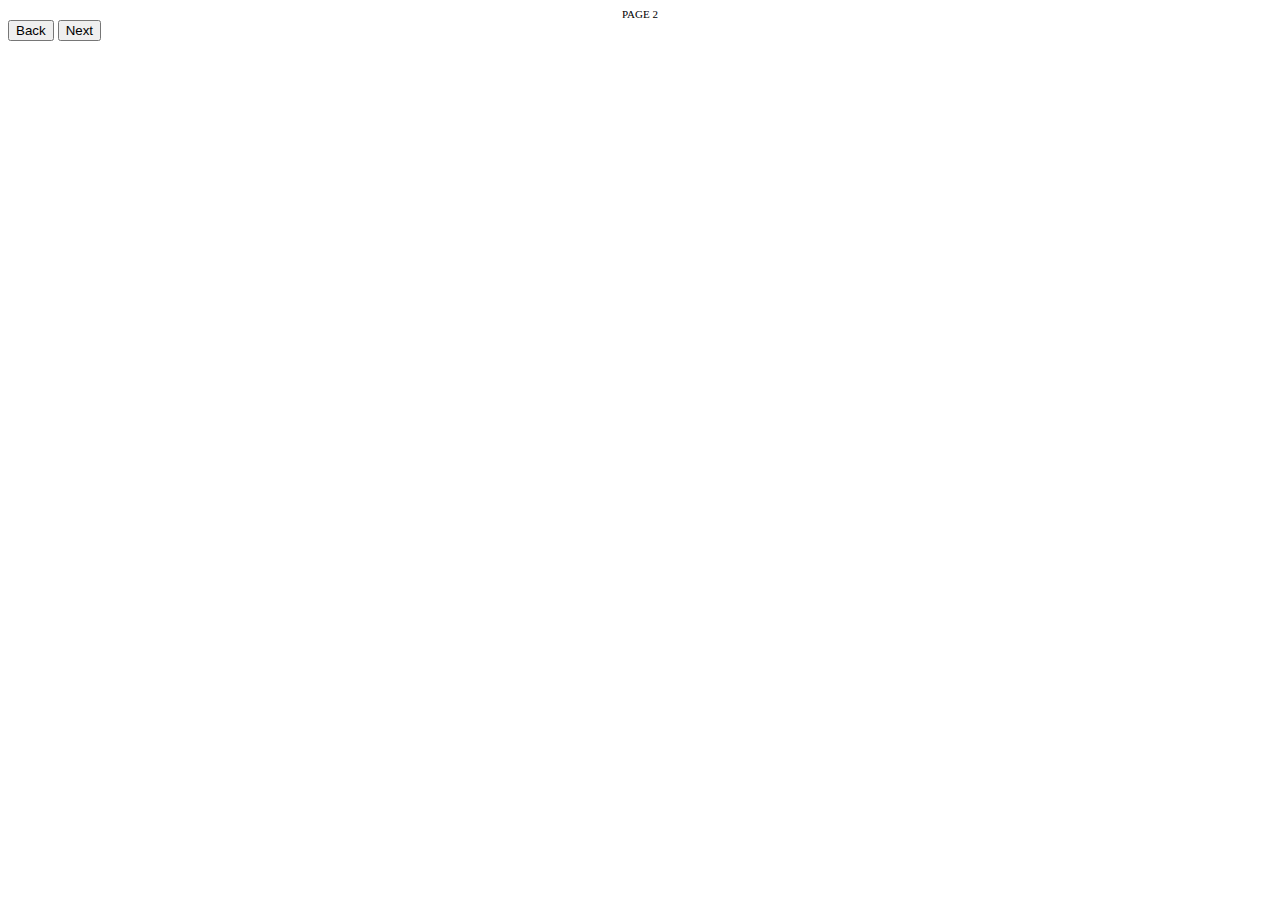
==== another_html/index2.html @ ac4c8967 "'secondCommit'" ====
<!doctype html>
<html lang="en">
<head>
    <meta charset="UTF-8">
    <meta name="viewport"
          content="width=device-width, user-scalable=no, initial-scale=1.0, maximum-scale=1.0, minimum-scale=1.0">
    <meta http-equiv="X-UA-Compatible" content="ie=edge">
    <link rel="stylesheet" type="text/css" href="../style.css">
    <title>Page2</title>
</head>
<body>

<div class="page_two" id="page_id"> PAGE 2</div>
<button id="back">Back</button>
<button id="next">Next</button>
<script src="../script.js"></script>
</body>
</html>
---- style.css ----
#page_id {
    display: flex;
    flex-direction: column;
    font-family: "Calibri";
    font-size: 11px;
    align-items: center;

}

header {

}

/*   PAGE 1   */
.page_one a{
    text-decoration: none;
}
/*  HEADER */
.pageOne-header {
    display: flex;
    flex-direction: row;
    justify-content: space-between;
    align-items: center;
    background-color: #323232;
    color: #FFFFFF;
    height: 35px;
    width: 100%;
}

.pageOne-header_label {
    font-size: 20px;
    font-weight: bold;
    margin: 0 20px;
}

.pageOne-header_info {
    display: flex;
    flex-direction: column;
    flex-basis: 60%;
    text-align: left;
    margin: 0 20px;
}
.pageOne-header_client-info1 {
    padding-left: 5px;
}
.pageOne-header_client-info2 {
    display: flex;
    flex-direction: row;
}

.pageOne-header_info-item {
    margin-left: 5px;
    background-color: #545454;
    color: #898989;
}

.pageOne-header_info-item-age {
    background-color: #323232;
}
.pageOne-header_call-panel {
    margin: 0 20px;
}
.pageOne-header_timer {
    color: #898989
}
/*  MAIN  */
main {
    display: flex;
    flex-direction: column;
    /*background-color: #898989;*/
    width: 80%;
    padding: 5px;
}
.pageOne-main_navigation {
    border-bottom: 1px solid #F6F7F9;
}
.pageOne-main_navigation-list {
    display: flex;
    flex-direction: row;
    list-style: none;
    margin: 0;
    padding: 0;
}
.pageOne-main_navigation-list li {
    font-weight: bold;
    color: #e1e1e2;
    margin-right: 10px;
    padding-bottom: 2px;
}
.pageOne-main_navigation-list li.active-list {
    color: #000000;
    border-bottom: 2px solid #FADD56;
}
.pageOne-main {
    display: flex;
    flex-direction: row;
}
.pageOne-main_content {
    flex-basis: 85%;
    display: flex;
    flex-direction: column;
}
.pageOne-main_sp {
    padding: 10px 30px;
    margin-bottom: 5px;
    border-radius: 15px;
    background-color: #F6F7F9;
    align-self: flex-start;
}
.pageOne-main_sidebar-list {
    list-style: none;
    padding-left: 10px;
}
.pageOne-main_sidebar-list li:first-child:after {
    /*content: '';
    height: 5px;
    width: 5px;*/
    background-color: #FADD56;
}
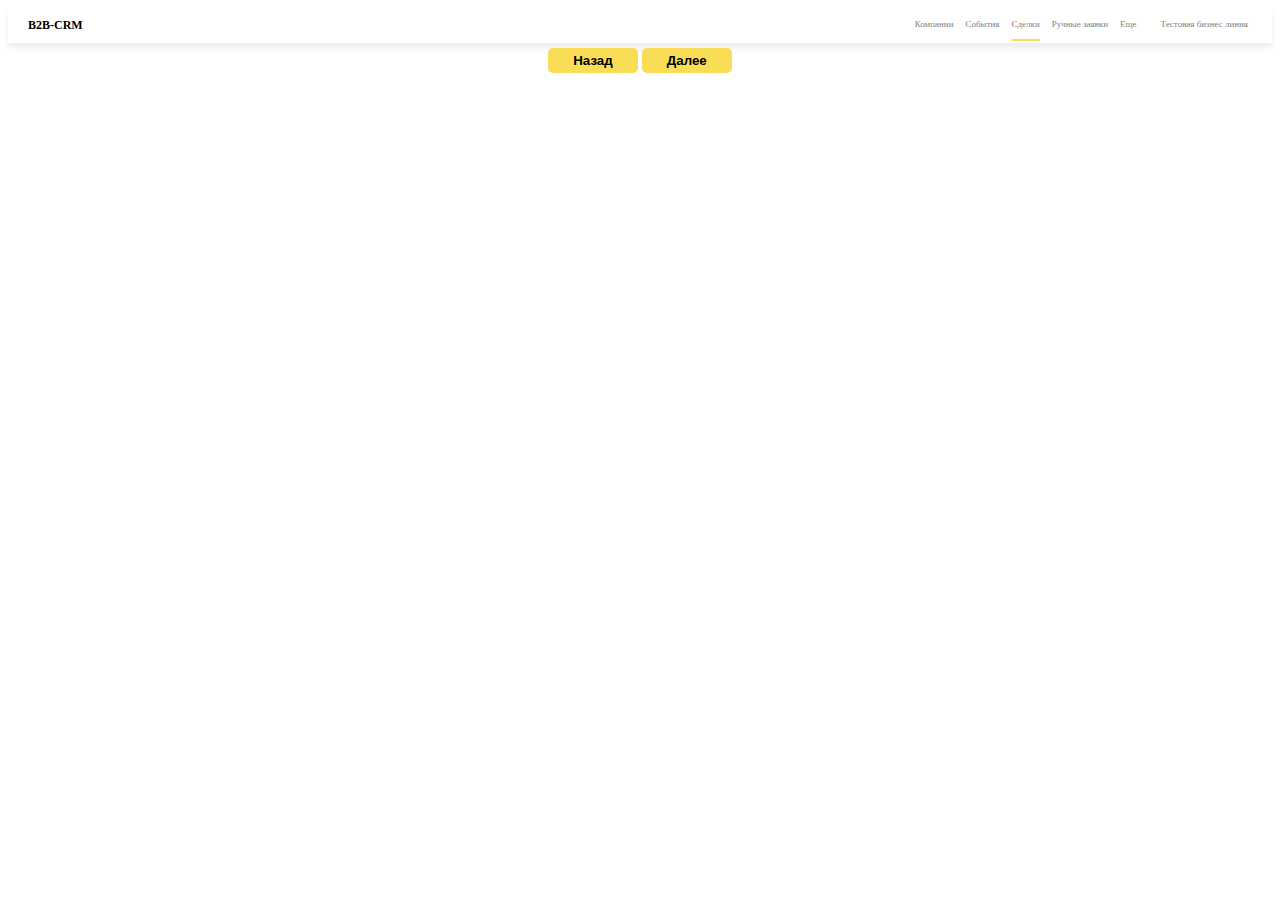
==== commit fb0acda7: "thirdCommit" ====
--- a/another_html/index2.html
+++ b/another_html/index2.html
@@ -6,13 +6,32 @@
           content="width=device-width, user-scalable=no, initial-scale=1.0, maximum-scale=1.0, minimum-scale=1.0">
     <meta http-equiv="X-UA-Compatible" content="ie=edge">
     <link rel="stylesheet" type="text/css" href="../style.css">
-    <title>Page2</title>
+    <link rel='stylesheet' href='https://cdn-uicons.flaticon.com/2.4.2/uicons-bold-rounded/css/uicons-bold-rounded.css'>
+    <title>Интерфейс 2</title>
 </head>
 <body>
 
-<div class="page_two" id="page_id"> PAGE 2</div>
-<button id="back">Back</button>
-<button id="next">Next</button>
+<div class="page_two" id="page_id">
+    <header class="pageTwo-header">
+        <div class="pageTwo-header_label">B2B-CRM</div>
+        <nav class="pageTwo-header_navigation">
+            <ul class="pageTwo-header_navigation-list">
+                <li>Компании</li>
+                <li>События</li>
+                <li class="active-list">Сделки</li>
+                <li>Ручные заявки</li>
+                <li>Еще</li>
+                <li> <i class="fi fi-br-angle-down"></i></li>
+                <li>Тестовая бизнес линия</li>
+                <li><i class="fi fi-br-apps"></i></li>
+            </ul>
+        </nav>
+    </header>
+</div>
+<div class="page-buttons_panel">
+    <button class="page-buttons" id="back">Назад</button>
+    <button class="page-buttons" id="next">Далее</button>
+</div>
 <script src="../script.js"></script>
 </body>
 </html>--- a/style.css
+++ b/style.css
@@ -4,11 +4,21 @@
     font-family: "Calibri";
     font-size: 11px;
     align-items: center;
-
-}
-
-header {
-
+}
+.page-buttons_panel {
+    text-align: center;
+    margin-top: 5px;
+}
+.page-buttons {
+    background-color: #FADD56;
+    border: none;
+    border-radius: 5px;
+    padding: 5px 25px;
+    font-weight: bold;
+ }
+.page-buttons:hover {
+    cursor: pointer;
+    opacity: .8;
 }
 
 /*   PAGE 1   */
@@ -26,13 +36,11 @@
     height: 35px;
     width: 100%;
 }
-
 .pageOne-header_label {
     font-size: 20px;
     font-weight: bold;
     margin: 0 20px;
 }
-
 .pageOne-header_info {
     display: flex;
     flex-direction: column;
@@ -47,27 +55,29 @@
     display: flex;
     flex-direction: row;
 }
-
 .pageOne-header_info-item {
     margin-left: 5px;
     background-color: #545454;
     color: #898989;
 }
-
 .pageOne-header_info-item-age {
     background-color: #323232;
 }
 .pageOne-header_call-panel {
-    margin: 0 20px;
+    margin: 20px 50px;
+    display: flex;
+    flex-direction: row;
+}
+.pageOne-header_call-item {
+    margin-right: 20px;
 }
 .pageOne-header_timer {
     color: #898989
 }
 /*  MAIN  */
-main {
-    display: flex;
-    flex-direction: column;
-    /*background-color: #898989;*/
+.pageOne-main {
+    display: flex;
+    flex-direction: column;
     width: 80%;
     padding: 5px;
 }
@@ -91,29 +101,123 @@
     color: #000000;
     border-bottom: 2px solid #FADD56;
 }
-.pageOne-main {
-    display: flex;
-    flex-direction: row;
+.pageOne-main_content-center {
+    display: flex;
+    flex-direction: row;
+    justify-content: space-between;
 }
 .pageOne-main_content {
-    flex-basis: 85%;
+    flex-basis: 67%;
     display: flex;
     flex-direction: column;
 }
 .pageOne-main_sp {
-    padding: 10px 30px;
+    display: flex;
+    flex-direction: row;
+    align-items: center;
+    justify-content: space-between;
     margin-bottom: 5px;
     border-radius: 15px;
     background-color: #F6F7F9;
     align-self: flex-start;
 }
+.pageOne-main_sp-item {
+    padding: 10px 0 10px 15px;
+}
+.mark {
+    background-color: #F9F1CA;
+}
+.pageOne-main_help-item {
+    padding-bottom: 5px;
+}
+.pageOne-main_burger {
+    display: flex;
+    flex-direction: column;
+}
+.pageOne-main_burger-item {
+    display: flex;
+    flex-direction: row;
+    justify-content: space-between;
+    border: 1px solid #F6F7F9;
+    border-radius: 3px;
+    padding: 10px;
+}
+.pageOne-main_button {
+    font-size: 10px;
+}
+.pageOne-main_button:hover {
+    cursor: auto;
+    opacity: 1;
+}
+.pageOne-main_sidebar {
+    padding-left: 10px;
+    border-left: 1px solid #F6F7F9;
+    flex-basis: 30%;
+}
 .pageOne-main_sidebar-list {
+    padding-left: 10px;
+}
+.pageOne-main_sidebar-list li::marker {
+    color: #FFFFFF;
+}
+#mark-list-item::marker {
+    color: #FADD56;
+}
+
+
+/*  Page 2  */
+#page_id.page_two {
+    font-size: 9px;
+}
+.pageTwo-header {
+    display: flex;
+    flex-direction: row;
+    justify-content: space-between;
+    align-items: center;
+    height: 35px;
+    width: 100%;
+    box-shadow: 0 5px 5px rgba(164, 164, 164, 0.2);;
+}
+.pageTwo-header_label {
+    font-weight: bold;
+    font-size: 12px;
+    margin: 0 20px;
+}
+.pageTwo-header_navigation-list {
     list-style: none;
-    padding-left: 10px;
-}
-.pageOne-main_sidebar-list li:first-child:after {
-    /*content: '';
-    height: 5px;
-    width: 5px;*/
-    background-color: #FADD56;
-}
+    display: flex;
+    flex-direction: row;
+    margin-bottom: 0;
+}
+.pageTwo-header_navigation-list li {
+    color: grey;
+    margin-right: 12px;
+    padding-bottom: 10px;
+}
+.pageTwo-header_navigation-list li.active-list{
+    border-bottom: 2px solid #FADD56;
+}
+
+
+
+
+
+
+
+
+
+
+
+
+
+
+
+
+
+
+
+
+
+
+
+
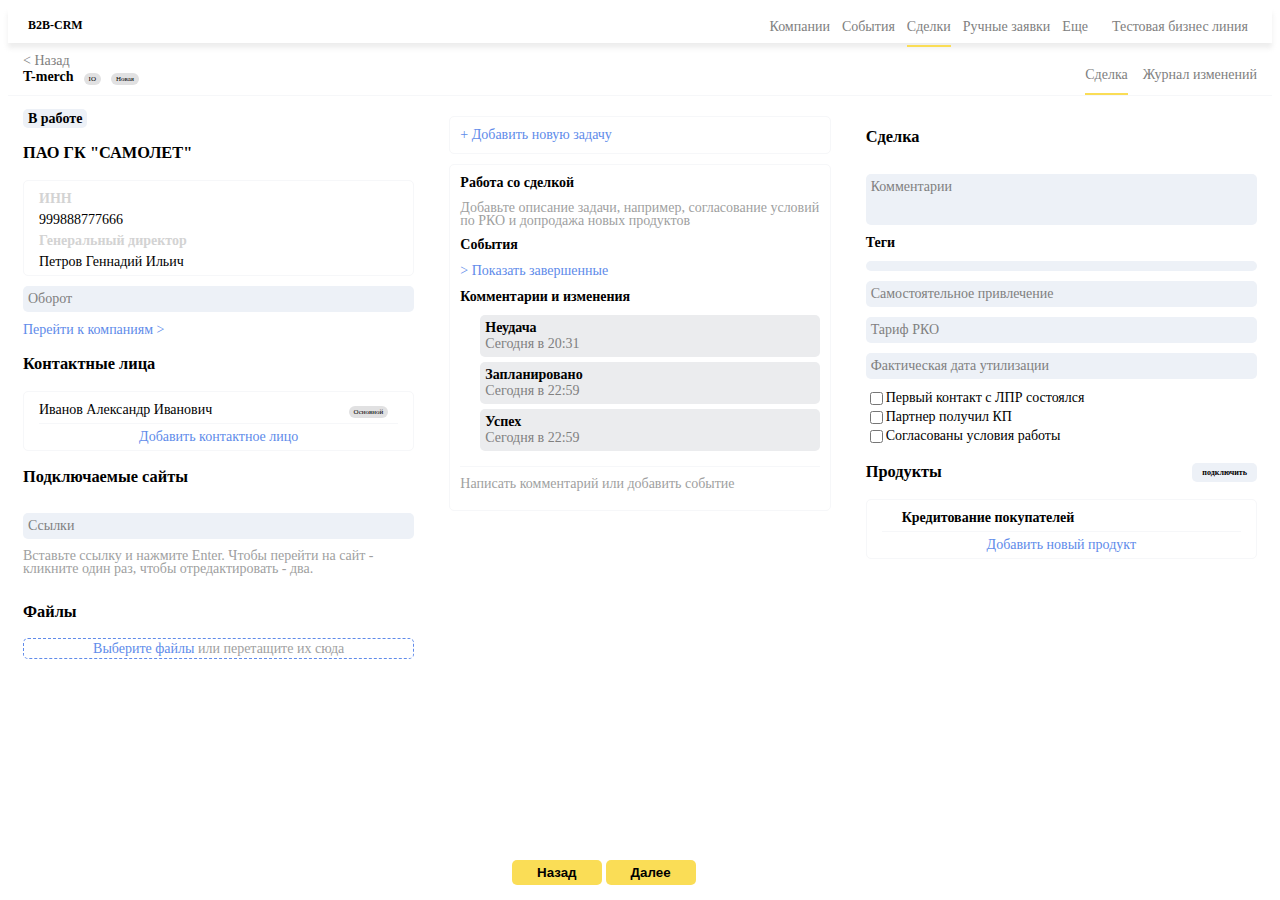
==== commit bccb36a9: "pullRequest" ====
--- a/another_html/index2.html
+++ b/another_html/index2.html
@@ -7,10 +7,16 @@
     <meta http-equiv="X-UA-Compatible" content="ie=edge">
     <link rel="stylesheet" type="text/css" href="../style.css">
     <link rel='stylesheet' href='https://cdn-uicons.flaticon.com/2.4.2/uicons-bold-rounded/css/uicons-bold-rounded.css'>
+    <link rel='stylesheet' href='https://cdn-uicons.flaticon.com/2.4.2/uicons-regular-rounded/css/uicons-regular-rounded.css'>
+    <link rel='stylesheet' href='https://cdn-uicons.flaticon.com/2.4.2/uicons-bold-rounded/css/uicons-bold-rounded.css'>
+    <link rel='stylesheet' href='https://cdn-uicons.flaticon.com/2.4.2/uicons-thin-rounded/css/uicons-thin-rounded.css'>
+    <link rel='stylesheet' href='https://cdn-uicons.flaticon.com/2.4.2/uicons-solid-rounded/css/uicons-solid-rounded.css'>
+    <link rel='stylesheet' href='https://cdn-uicons.flaticon.com/2.4.2/uicons-bold-rounded/css/uicons-bold-rounded.css'>
+    <link rel='stylesheet' href='https://cdn-uicons.flaticon.com/2.4.2/uicons-regular-rounded/css/uicons-regular-rounded.css'>
+    <link rel='stylesheet' href='https://cdn-uicons.flaticon.com/2.4.2/uicons-bold-rounded/css/uicons-bold-rounded.css'>
     <title>Интерфейс 2</title>
 </head>
 <body>
-
 <div class="page_two" id="page_id">
     <header class="pageTwo-header">
         <div class="pageTwo-header_label">B2B-CRM</div>
@@ -27,6 +33,150 @@
             </ul>
         </nav>
     </header>
+    <main class="pageTwo-main">
+        <div class="pageTwo-main_tabs-panel">
+            <div class="pageTwo-main_left">
+                <div class="pageTwo-main_tabs-backStep">< Назад</div>
+                <div class="pageTwo-main_tabs-info">
+                    <div class="pageTwo-main_tabs-label pageTwo-main_tabs-infoItems">T-merch</div>
+                    <div class="pageTwo-main_tabs-infoItems pageTwo-main_tabs-infoItems-mark">IO</div>
+                    <div class="pageTwo-main_tabs-infoItems pageTwo-main_tabs-infoItems-mark">Новая</div>
+                </div>
+            </div>
+            <div class="pageTwo-main_right">
+                <ul>
+                    <li class="active-list">Сделка</li>
+                    <li>Журнал изменений</li>
+                </ul>
+            </div>
+        </div>
+        <div class="pageTwo-main_content">
+            <div class="pageTwo-main_content-items">
+                <div>
+                    <span class="pageTwo_status-event">В работе</span>
+                </div>
+                <h3>ПАО ГК "САМОЛЕТ"</h3>
+                <div class="pageTwo-main_content-companyInfo">
+                    <div class="pageTwo-main_content-companyInfo-items head">ИНН</div>
+                    <div class="pageTwo-main_content-companyInfo-items info">999888777666</div>
+                    <div class="pageTwo-main_content-companyInfo-items head">Генеральный директор</div>
+                    <div class="pageTwo-main_content-companyInfo-items info">Петров Геннадий Ильич</div>
+                </div>
+                <div class="mark-grey">Оборот</div>
+                <a href="#">Перейти к компаниям ></a>
+                <h3>Контактные лица</h3>
+                <div class="pageTwo-main_content-companyInfo">
+                    <div class="pageTwo-main_content-companyInfo-items-mark">
+                        Иванов Александр Иванович
+                        <div class="companyInfo-items-mark">
+                            <div class="pageTwo-main_tabs-infoItems-mark">Основной</div>
+                            <div><i class="fi fi-br-angle-down"></i></div>
+                        </div>
+                    </div>
+                    <div class="pageTwo-main_content-companyInfo-items border"></div>
+                    <div class="pageTwo-main_content-companyInfo-items push"><a href="#">Добавить контактное лицо</a></div>
+                </div>
+                <h3>Подключаемые сайты</h3>
+                <div class="mark-grey">Ссылки</div>
+                <div class="pageTwo_text-grey">Вставьте ссылку и нажмите Enter. Чтобы перейти на сайт - кликните один раз, чтобы отредактировать - два.</div>
+                <h3>Файлы</h3>
+                <div class="pageTwo_downloadFile pageTwo_text-grey">
+                    <div><a href="#">Выберите файлы</a> или перетащите их сюда</div>
+                </div>
+            </div>
+            <div class="pageTwo-main_content-items">
+                <div class="pageTwo-main_content-tasks"><a href="#">+ Добавить новую задачу</a></div>
+                <div class="pageTwo-main_content-tasks">
+                    <div class="pageTwo-main_content-tasksHeader">
+                        <span class="pageTwo-main_content-tasks_bold">Работа со сделкой </span>
+                        <i class="fi fi-rr-edit" style="color: #a09f9f"></i>
+                    </div>
+                    <div class="pageTwo_text-grey">Добавьте описание задачи, например, согласование условий по РКО и допродажа новых продуктов <i class="fi fi-rr-edit" style="padding-left: 10px;"></i></div>
+                    <span class="pageTwo-main_content-tasks_bold">События</span>
+                    <a href="#">> Показать завершенные</a>
+                    <div class="pageTwo-main_content-events">
+                        <span class="pageTwo-main_content-tasks_bold">Комментарии и изменения</span>
+                        <div class="pageTwo-main_event">
+                            <div class="pageTwo-main_event-icons">
+                                <div class="pageTwo-main_event-icons-item"><i class="fi fi-sr-phone-flip"></i></div>
+                                <div class="pageTwo-main_event-icons-item"><i class="fi fi-br-menu-dots-vertical"></i></div>
+                                <div class="pageTwo-main_event-icons-item"><i class="fi fi-tr-phone-flip"></i></div>
+                                <div class="pageTwo-main_event-icons-item"><i class="fi fi-br-menu-dots-vertical"></i></div>
+                                <div class="pageTwo-main_event-icons-item"><i class="fi fi-br-phone-flip"></i></div>
+                            </div>
+                            <div class="pageTwo-main_event-status">
+                                <div class="pageTwo-main_event-status-items">
+                                    <div class="pageTwo-main_event-status-item status">Неудача</div>
+                                    <div class="pageTwo-main_event-status-item time">Сегодня в 20:31</div>
+                                </div>
+                                <div class="pageTwo-main_event-status-items">
+                                    <div class="pageTwo-main_event-status-item status">Запланировано</div>
+                                    <div class="pageTwo-main_event-status-item time">Сегодня в 22:59</div>
+                                </div>
+                                <div class="pageTwo-main_event-status-items">
+                                    <div class="pageTwo-main_event-status-item status">Успех</div>
+                                    <div class="pageTwo-main_event-status-item time">Сегодня в 22:59</div>
+                                </div>
+                            </div>
+                        </div>
+                        <div class="pageTwo-main_event-comment">
+                            <div class="pageTwo_text-grey">Написать комментарий или добавить событие</div>
+                            <div class="pageTwo-main_event-commentIcons">
+                                <div class="pageTwo-main_event-commentIcons-item"><i class="fi fi-rr-calendar"></i></div>
+                                <div class="pageTwo-main_event-commentIcons-item"><i class="fi fi-br-arrow-alt-square-up"></i></div>
+                            </div>
+                        </div>
+                    </div>
+                </div>
+            </div>
+            <div class="pageTwo-main_content-items">
+                <h3>Сделка</h3>
+                <div class="mark-grey area">Комментарии</div>
+                <div>
+                    <span style="font-weight: bold">Теги</span>
+                    <div class="mark-grey input">
+                        <div> </div>
+                        <div><i class="fi fi-br-angle-down"></i></div>
+                    </div>
+                    <div class="mark-grey input">
+                        <div>Самостоятельное привлечение</div>
+                        <i class="fi fi-br-angle-down"></i>
+                    </div>
+                    <div class="mark-grey input">Тариф РКО</div>
+                    <div class="mark-grey input">
+                        <div>Фактическая дата утилизации</div>
+                        <div><i class="fi fi-rr-calendar"></i></div>
+                    </div>
+                    <label class="pageTwo-main_deal-checkbox">
+                        <input name="LPR" type="checkbox">
+                        <span>Первый контакт с ЛПР состоялся</span>
+                    </label>
+                    <label class="pageTwo-main_deal-checkbox">
+                        <input name="LPR" type="checkbox">
+                        <span>Партнер получил КП</span>
+                    </label>
+                    <label class="pageTwo-main_deal-checkbox">
+                        <input name="LPR" type="checkbox">
+                        <span>Согласованы условия работы</span>
+                    </label>
+                </div>
+                <div class="pageTwo-main_products">
+                    <h3>Продукты</h3>
+                    <div>подключить</div>
+                </div>
+                <div class="pageTwo-main_content-companyInfo">
+                    <div class="pageTwo-main_content-companyInfo-items-mark">
+                        <div class="companyInfo-items-mark">
+                            <div style="margin-right: 10px"><i class="fi fi-br-angle-down"></i></div>
+                            <span style="font-weight: bold">Кредитование покупателей</span>
+                        </div>
+                    </div>
+                    <div class="pageTwo-main_content-companyInfo-items border"></div>
+                    <div class="pageTwo-main_content-companyInfo-items push"><a href="#">Добавить новый продукт</a></div>
+                </div>
+            </div>
+        </div>
+    </main>
 </div>
 <div class="page-buttons_panel">
     <button class="page-buttons" id="back">Назад</button>
--- a/style.css
+++ b/style.css
@@ -2,10 +2,13 @@
     display: flex;
     flex-direction: column;
     font-family: "Calibri";
-    font-size: 11px;
+    font-size: 14px;
     align-items: center;
 }
 .page-buttons_panel {
+    position: absolute;
+    bottom: 15px;
+    left: 40%;
     text-align: center;
     margin-top: 5px;
 }
@@ -144,6 +147,7 @@
 }
 .pageOne-main_button {
     font-size: 10px;
+    margin-top: 10px;
 }
 .pageOne-main_button:hover {
     cursor: auto;
@@ -164,10 +168,13 @@
     color: #FADD56;
 }
 
-
 /*  Page 2  */
 #page_id.page_two {
-    font-size: 9px;
+    font-size: 14px;
+}
+.page_two a {
+    color: #608BEA;
+    text-decoration: none;
 }
 .pageTwo-header {
     display: flex;
@@ -197,27 +204,368 @@
 .pageTwo-header_navigation-list li.active-list{
     border-bottom: 2px solid #FADD56;
 }
-
-
-
-
-
-
-
-
-
-
-
-
-
-
-
-
-
-
-
-
-
-
-
-
+.pageTwo-main {
+    display: flex;
+    flex-direction: column;
+    min-width: 100%;
+}
+.pageTwo-main_tabs-panel {
+    padding-top: 10px;
+    display: flex;
+    flex-direction: row;
+    justify-content: space-between;
+    border-bottom: 1px solid #F6F7F9;
+}
+.pageTwo-main_left {
+    display: flex;
+    flex-direction: column;
+    padding-left: 15px;
+}
+.pageTwo-main_tabs-backStep {
+    color: grey;
+}
+.pageTwo-main_tabs-label {
+    font-size: 14px;
+    font-weight: bold;
+}
+.pageTwo-main_tabs-info {
+    display: flex;
+    flex-direction: row;
+    align-items: flex-end;
+}
+.pageTwo-main_tabs-infoItems {
+    margin-right: 10px;
+}
+.pageTwo-main_tabs-infoItems-mark {
+    font-size: 7px;
+    padding: 2px 5px;
+    background-color: #e1e1e2;
+    border-radius: 8px;
+}
+.pageTwo-main_right ul{
+    display: flex;
+    flex-direction: row;
+    list-style: none;
+    margin-bottom: 0;
+}
+.pageTwo-main_right ul li {
+    padding-bottom: 10px;
+    margin-right: 15px;
+    color: grey;
+}
+.pageTwo-main_right ul li.active-list {
+    border-bottom: 2px solid #FADD56;
+}
+.pageTwo_status-event {
+    background-color: #EDF1F7;
+    border-radius: 5px;
+    font-weight: bold;
+    padding: 2px 5px;
+}
+.pageTwo-main_content {
+    display: flex;
+    flex-direction: row;
+    justify-content: space-between;
+}
+.pageTwo-main_content-items {
+    display: flex;
+    flex-direction: column;
+    padding: 15px;
+    flex-basis: 33%;
+}
+.pageTwo-main_content-companyInfo {
+    display: flex;
+    flex-direction: column;
+    color: black;
+    padding: 5px 15px;
+    border: 1px solid #F6F7F9;
+    border-radius: 5px;
+}
+.pageTwo-main_content-companyInfo .head {
+    color: lightgrey;
+    font-weight: bold;
+    padding-bottom: 5px;
+    margin-top: 5px;
+}
+.pageTwo-main_content-companyInfo-items.push{
+    text-align: center;
+    padding-top: 5px;
+}
+.pageTwo-main_content-companyInfo-items.border {
+    border-bottom: 1px solid #F6F7F9;
+}
+.pageTwo-main_content-companyInfo-items-mark {
+    display: flex;
+    flex-direction: row;
+    justify-content: space-between;
+    padding-bottom: 5px;
+    margin-top: 5px;
+}
+.mark-grey {
+    color: grey;
+    background-color: #EDF1F7;
+    padding: 5px;
+    border-radius: 5px;
+    margin-top: 10px;
+    margin-bottom: 10px;
+}
+.companyInfo-items-mark {
+    display: flex;
+    flex-direction: row;
+    align-items: flex-end;
+}
+.companyInfo-items-mark div {
+    margin-left: 10px;
+}
+.pageTwo_text-grey {
+    line-height: 13px;
+    padding-bottom: 10px;
+    color: #a09f9f;
+}
+.pageTwo_downloadFile {
+    border: 1px dashed #608BEA;
+    text-align: center;
+    padding: 3px;
+    border-radius: 5px;
+}
+.pageTwo-main_content-tasks {
+    padding: 10px;
+    margin: 5px;
+    border: 1px solid #F6F7F9;
+    border-radius: 5px;
+}
+.pageTwo-main_content-tasks_bold {
+    display: block;
+    font-weight: bold;
+    margin-bottom: 10px;
+    margin-right: 10px;
+}
+.pageTwo-main_content-tasksHeader {
+    display: flex;
+    flex-direction: row;
+}
+.pageTwo-main_content-events {
+    display:flex;
+    flex-direction: column;
+    padding-top: 10px;
+}
+.pageTwo-main_event {
+    display: flex;
+    flex-direction: row;
+    padding-bottom: 10px;
+    border-bottom: 1px solid #F6F7F9;
+}
+.pageTwo-main_event-icons {
+    display: flex;
+    flex-direction: column;
+}
+.pageTwo-main_event-status {
+    display: flex;
+    flex-direction: column;
+    margin-left: 10px;
+    flex-basis: 100%;
+}
+.pageTwo-main_event-status-items {
+    display: flex;
+    flex-direction: column;
+    background-color: #EBECEE;
+    padding: 5px;
+    margin-bottom: 5px;
+    border-radius: 5px;
+}
+.pageTwo-main_event-status-item.status {
+    font-weight: bold;
+}
+.pageTwo-main_event-status-item.time {
+    color: gray;
+}
+.pageTwo-main_event-icons-item {
+    margin: 5px;
+}
+.pageTwo-main_event-comment {
+    display: flex;
+    flex-direction: row;
+    justify-content: space-between;
+    padding-top: 10px;
+}
+.pageTwo-main_event-commentIcons {
+    display: flex;
+    flex-direction: row;
+}
+.pageTwo-main_event-commentIcons-item {
+    margin-right: 5px;
+}
+
+.mark-grey.area {
+    padding-bottom: 30px;
+}
+.mark-grey.input {
+    display: flex;
+    flex-direction: row;
+    justify-content: space-between;
+}
+.pageTwo-main_deal-checkbox {
+    display: flex;
+    flex-direction: row;
+    align-items: center;
+}
+.pageTwo-main_products {
+    display: flex;
+    flex-direction: row;
+    justify-content: space-between;
+    align-items: center;
+}
+.pageTwo-main_products div {
+    font-size: 8px;
+    font-weight: bold;
+    padding: 5px 10px;
+    background-color: #EDF1F7;
+    border-radius: 5px;
+}
+
+/*  Page 3  */
+.page_three {
+    background-color: #F5F5F5;
+}
+.pageThree-header {
+    display: flex;
+    flex-direction: row;
+    justify-content: space-between;
+    align-items: center;
+    min-width: 100%;
+    background-color: #FFFFFF;
+    border-bottom: 2px solid #F5F5F5;
+}
+.pageThree-header_item {
+    display: flex;
+    flex-direction: row;
+    align-items: center;
+}
+.pageThree-header_item-icon {
+    margin-left: 10px;
+}
+.pageThree-header_item.label {
+    min-width: 80px;
+}
+.pageThree-header_item.search {
+    display: flex;
+    flex-direction: row;
+    justify-content: space-between;
+    flex-grow: 1;
+    border-left: 2px solid #EBECEE;
+    border-right: 2px solid #EBECEE;
+    padding-right: 10px;
+    padding-bottom: 10px;
+    padding-top: 10px;
+    margin-left: 10px;
+}
+.pageThree-header_item.panel {
+    flex-basis: 10%;
+}
+.pageThree-header_item-search {
+    display: flex;
+    flex-direction: row;
+    align-items: center;
+}
+.pageThree-header_item-button {
+    min-width: 80px;
+    color: #FFFFFF;
+    background-color: #5491CF;
+    padding: 5px;
+    border-radius: 3px;
+    margin-left: 10px;
+}
+.pageThree-main {
+    display: flex;
+    flex-direction: row;
+    justify-content: space-between;
+    min-height: 500px;
+    min-width: 100%;
+}
+.pageThree-content {
+    display: flex;
+    flex-direction: column;
+    margin: 5px;
+    min-width: 19%;
+}
+.pageThree-content_header {
+    border-bottom: 1px solid blue;
+    text-align: center;
+    padding: 5px;
+    margin: 5px;
+}
+.pageThree-content_header.qualification {
+    border-bottom: 1px solid #C69751;
+}
+.pageThree-content_header.win{
+    border-bottom: 1px solid #CECD61;
+}
+.pageThree-content_add {
+    text-align: center;
+    padding: 10px;
+    border: 1px solid #EBECEE;
+    border-radius: 3px;
+}
+.pageThree-content_task {
+    background-color: #FFFFFF;
+    display: flex;
+    flex-direction: row;
+    justify-content: space-between;
+    border: 1px solid #EBECEE;
+    border-radius: 5px;
+    margin-top: 5px;
+}
+.pageThree-content_task-left {
+    display: flex;
+    flex-direction: column;
+    padding: 5px;
+}
+.pageThree-content_task-right {
+    display: flex;
+    flex-direction: column;
+    justify-content: space-between;
+    padding: 5px;
+}
+.task_clientName {
+    font-weight: bold;
+}
+.task_clientCompany {
+    color: #EBECEE;
+}
+.task_clientCompany-href a {
+    text-decoration: none;
+}
+.task_clientCompany-status {
+    font-size: 8px;
+    border: 1px solid #EBECEE;
+    padding: 2px;
+    border-radius: 3px;
+}
+.task_tags {
+    display: flex;
+    flex-direction: row;
+}
+.task_past {
+    align-self: flex-end;
+}
+
+
+
+
+
+
+
+
+
+
+
+
+
+
+
+
+
+
+
+
+
